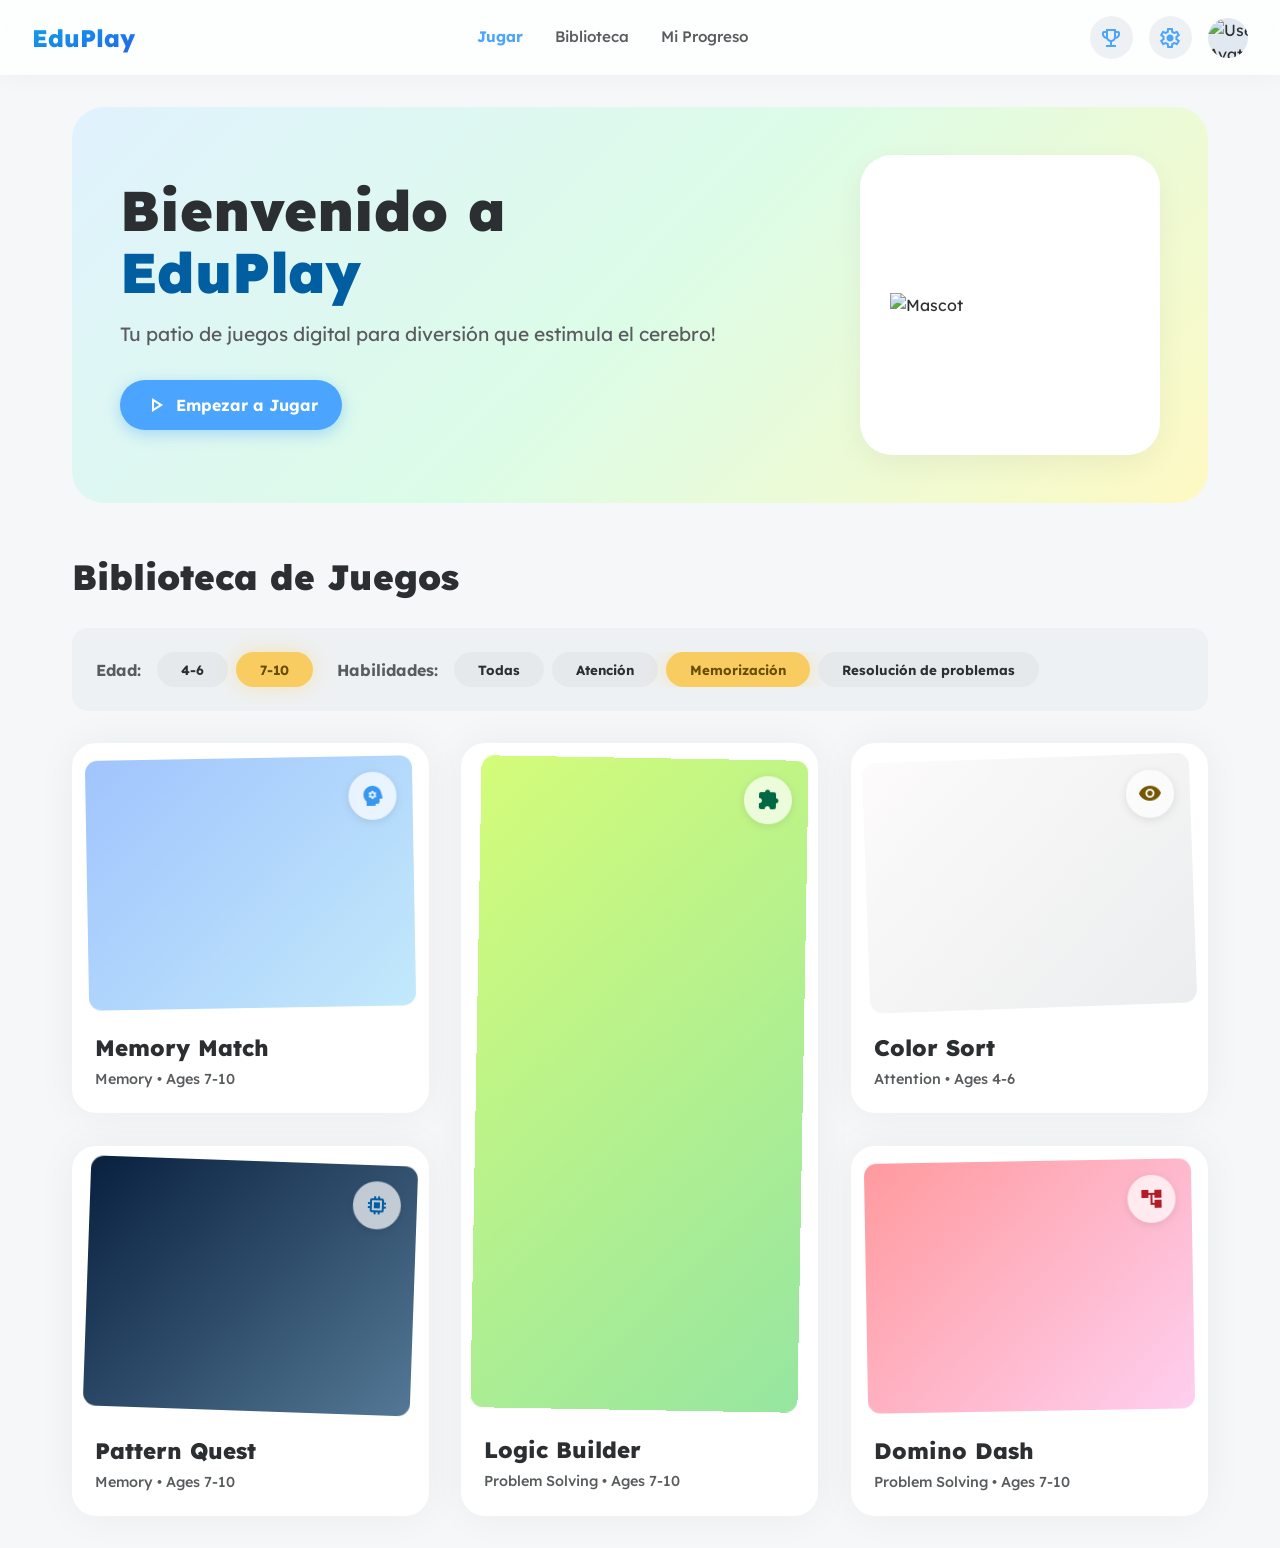
==== index.html @ e387fcf4 "git commit -m "Initial commit"" ====
<!doctype html>
<html lang="en">
  <head>
    <meta charset="UTF-8" />
    <meta name="viewport" content="width=device-width, initial-scale=1.0" />
    <title>EduPlay</title>

    <link rel="preconnect" href="https://fonts.googleapis.com" />
    <link rel="preconnect" href="https://fonts.gstatic.com" crossorigin />
    <link
      href="https://fonts.googleapis.com/css2?family=Lexend:wght@400;500;700;800;900&display=swap"
      rel="stylesheet"
    />

    <link
      href="https://fonts.googleapis.com/css2?family=Material+Symbols+Outlined:wght,FILL@100..700,0..1&display=swap"
      rel="stylesheet"
    />

    <link rel="stylesheet" href="style.css" />
  </head>
  <body>
    <header class="navbar">
      <div class="logo">EduPlay</div>
      <nav class="nav-links">
        <a href="#" class="active">Jugar</a>
        <a href="#">Biblioteca</a>
        <a href="#">Mi Progreso</a>
      </nav>
      <div class="nav-actions">
        <button class="icon-btn">
          <span class="material-symbols-outlined">emoji_events</span>
        </button>
        <button class="icon-btn">
          <span class="material-symbols-outlined">settings</span>
        </button>
        <div class="avatar">
          <img
            src="https://api.dicebear.com/7.x/bottts/svg?seed=MindMinds"
            alt="User Avatar"
          />
        </div>
      </div>
    </header>

    <main class="container">
      <section class="hero">
        <div class="hero-content">
          <h1>Bienvenido a <br /><span>EduPlay</span></h1>
          <p>
            Tu patio de juegos digital para diversión que estimula el cerebro!
          </p>
          <button class="btn btn-primary">
            <span class="material-symbols-outlined">play_arrow</span> Empezar a
            Jugar
          </button>
        </div>
        <div class="hero-image-card">
          <img
            src="https://api.dicebear.com/7.x/shapes/svg?seed=mascot"
            alt="Mascot"
            class="mascot"
          />
        </div>
      </section>

      <!-- <section class="daily-challenge">
        <div class="section-header">
          <h2>Daily Challenge</h2>
          <span class="badge timer-badge"
            ><span class="material-symbols-outlined">timer</span> 24h Left</span
          >
        </div>

        <div class="challenge-cards">
          <div class="card challenge-main-card">
            <div class="challenge-img-placeholder"></div>
            <div class="challenge-info">
              <span class="badge logic-badge">Logic Legends</span>
              <h3>The Grand Pattern Mystery</h3>
              <p>Solve the sequence to unlock the golden chest!</p>
              <button class="btn btn-success">Play Now</button>
            </div>
          </div>

          <div class="card reward-card">
            <div class="reward-icon">
              <span class="material-symbols-outlined">star</span>
            </div>
            <h3>Reward</h3>
            <p>Earn 500 Star Coins & a Mystery Badge</p>
          </div>
        </div>
      </section> -->

      <section class="game-library">
        <div class="library-header">
          <h2>Biblioteca de Juegos</h2>

          <div class="filters-container">
            <div class="filter-group">
              <span class="filter-label">Edad:</span>
              <button class="filter-btn age-filter">4-6</button>
              <button class="filter-btn age-filter active-gold">7-10</button>
            </div>

            <div class="filter-group scrollable-filters">
              <span class="filter-label">Habilidades:</span>
              <button class="filter-btn skill-filter">Todas</button>
              <button class="filter-btn skill-filter">Atención</button>
              <button class="filter-btn skill-filter active-gold">
                Memorización
              </button>
              <button class="filter-btn skill-filter">
                Resolución de problemas
              </button>
            </div>
          </div>
        </div>

        <div class="library-grid">
          <article class="library-card">
            <div class="card-img-container rotate-neg-1">
              <div class="img-placeholder bg-blue-grad"></div>
              <div class="icon-circle text-blue">
                <span class="material-symbols-outlined">psychology</span>
              </div>
            </div>
            <div class="card-info">
              <h3>Memory Match</h3>
              <p>Memory • Ages 7-10</p>
            </div>
          </article>

          <article class="library-card featured">
            <div class="card-img-container rotate-pos-1">
              <div class="img-placeholder bg-green-grad"></div>
              <div class="icon-circle text-green">
                <span class="material-symbols-outlined">extension</span>
              </div>
            </div>
            <div class="card-info">
              <h3>Logic Builder</h3>
              <p>Problem Solving • Ages 7-10</p>
            </div>
          </article>

          <article class="library-card">
            <div class="card-img-container rotate-neg-2">
              <div class="img-placeholder bg-yellow-grad"></div>
              <div class="icon-circle text-yellow">
                <span class="material-symbols-outlined">visibility</span>
              </div>
            </div>
            <div class="card-info">
              <h3>Color Sort</h3>
              <p>Attention • Ages 4-6</p>
            </div>
          </article>

          <article class="library-card">
            <div class="card-img-container rotate-pos-2">
              <div class="img-placeholder bg-darkblue-grad"></div>
              <div class="icon-circle text-darkblue">
                <span class="material-symbols-outlined">memory</span>
              </div>
            </div>
            <div class="card-info">
              <h3>Pattern Quest</h3>
              <p>Memory • Ages 7-10</p>
            </div>
          </article>

          <article class="library-card">
            <div class="card-img-container rotate-neg-1">
              <div class="img-placeholder bg-red-grad"></div>
              <div class="icon-circle text-red">
                <span class="material-symbols-outlined">account_tree</span>
              </div>
            </div>
            <div class="card-info">
              <h3>Domino Dash</h3>
              <p>Problem Solving • Ages 7-10</p>
            </div>
          </article>
        </div>
      </section>
    </main>

    <script src="script.js"></script>
  </body>
</html>
---- style.css ----
/* --- Variables y Reset --- */
:root {
    --bg-color: #f5f7f9;
    --surface-color: #ffffff;
    --surface-light: #eef1f3;
    --surface-border: #e5e9eb;
    
    --primary-blue: #005ea1;
    --primary-light: #4ba4fd;
    --text-main: #2c2f31;
    --text-muted: #595c5e;
    
    --accent-yellow: #f9cc61;
    --accent-yellow-dark: #674d00;
    --accent-green: #8cf8bc;
    --accent-green-dark: #006942;
    --accent-red: #b31b25;
    
    --hero-gradient: linear-gradient(135deg, #e0f2fe 0%, #dcfce7 50%, #fef9c3 100%);
}

* {
    margin: 0;
    padding: 0;
    box-sizing: border-box;
}

body {
    font-family: 'Lexend', sans-serif;
    background-color: var(--bg-color);
    color: var(--text-main);
    line-height: 1.5;
}

.container {
    max-width: 1200px;
    margin: 0 auto;
    padding: 2rem;
    display: flex;
    flex-direction: column;
    gap: 3rem;
}

/* --- Navbar --- */
.navbar {
    display: flex;
    justify-content: space-between;
    align-items: center;
    padding: 1rem 2rem;
    background-color: rgba(255, 255, 255, 0.8);
    backdrop-filter: blur(16px);
    box-shadow: 0 4px 20px rgba(0,0,0,0.03);
    position: sticky;
    top: 0;
    z-index: 100;
}

.logo {
    font-size: 1.5rem;
    font-weight: 800;
    background: linear-gradient(to bottom right, #0ea5e9, #2563eb);
    -webkit-background-clip: text;
    background-clip: text;
    color: transparent;
}

.nav-links {
    display: flex;
    gap: 2rem;
}

.nav-links a {
    text-decoration: none;
    color: var(--text-muted);
    font-weight: 500;
    font-size: 0.95rem;
    transition: color 0.3s;
}

.nav-links a.active, .nav-links a:hover {
    color: var(--primary-light);
    font-weight: 700;
}

.nav-actions {
    display: flex;
    align-items: center;
    gap: 1rem;
}

.icon-btn {
    background-color: var(--surface-light);
    border: none;
    color: var(--primary-light);
    cursor: pointer;
    display: flex;
    align-items: center;
    justify-content: center;
    padding: 0.6rem;
    border-radius: 50%;
    transition: transform 0.3s;
}

.icon-btn:hover {
    transform: scale(1.1);
}

.avatar {
    width: 40px;
    height: 40px;
    border-radius: 50%;
    overflow: hidden;
    background-color: #e2e8f0;
}

.avatar img {
    width: 100%;
    height: 100%;
    object-fit: cover;
}

/* --- Hero Section --- */
.hero {
    background: var(--hero-gradient);
    border-radius: 2rem;
    padding: 3rem;
    display: flex;
    justify-content: space-between;
    align-items: center;
    gap: 2rem;
}

.hero-content h1 {
    font-size: 3.5rem;
    font-weight: 900;
    line-height: 1.1;
    color: var(--text-main);
    margin-bottom: 1rem;
}

.hero-content h1 span {
    color: var(--primary-blue);
}

.hero-content p {
    font-size: 1.2rem;
    margin-bottom: 2rem;
    color: var(--text-muted);
}

.hero-image-card {
    background: var(--surface-color);
    border-radius: 2rem;
    width: 300px;
    height: 300px;
    display: flex;
    justify-content: center;
    align-items: center;
    box-shadow: 0 10px 30px rgba(0,0,0,0.05);
}

.mascot {
    width: 80%;
    height: auto;
}

/* --- Buttons --- */
.btn {
    padding: 0.8rem 1.5rem;
    border: none;
    border-radius: 2rem;
    font-family: 'Lexend', sans-serif;
    font-weight: 700;
    font-size: 1rem;
    cursor: pointer;
    display: inline-flex;
    align-items: center;
    gap: 0.5rem;
    transition: transform 0.2s, box-shadow 0.2s;
}

.btn:active {
    transform: scale(0.95);
}

.btn-primary {
    background-color: var(--primary-light);
    color: white;
    box-shadow: 0 4px 15px rgba(75, 164, 253, 0.4);
}

.btn-success {
    background-color: var(--accent-green);
    color: var(--accent-green-dark);
}

/* --- Daily Challenge --- */
.daily-challenge {
    background-color: var(--surface-light);
    padding: 2rem;
    border-radius: 2rem;
}

.section-header {
    display: flex;
    justify-content: space-between;
    align-items: center;
    margin-bottom: 1.5rem;
}

.section-header h2, .library-header h2 {
    font-size: 2.2rem;
    font-weight: 900;
    color: var(--text-main);
}

.badge {
    padding: 0.4rem 0.8rem;
    border-radius: 1rem;
    font-size: 0.8rem;
    font-weight: 700;
    display: inline-flex;
    align-items: center;
    gap: 0.3rem;
}

.timer-badge {
    background-color: var(--accent-green-dark);
    color: white;
}

.logic-badge {
    background-color: var(--accent-yellow);
    color: var(--accent-yellow-dark);
    margin-bottom: 0.5rem;
}

.challenge-cards {
    display: flex;
    gap: 1.5rem;
}

.card {
    background-color: var(--surface-color);
    border-radius: 1.5rem;
    padding: 1.5rem;
    box-shadow: 0 4px 15px rgba(0,0,0,0.02);
}

.challenge-main-card {
    flex: 2;
    display: flex;
    gap: 1.5rem;
    align-items: center;
}

.challenge-img-placeholder {
    width: 250px;
    height: 150px;
    background-color: #333;
    border-radius: 1rem;
    background-image: repeating-linear-gradient(45deg, #222 25%, transparent 25%, transparent 75%, #222 75%, #222), repeating-linear-gradient(45deg, #222 25%, #333 25%, #333 75%, #222 75%, #222);
    background-position: 0 0, 10px 10px;
    background-size: 20px 20px;
}

.challenge-info h3 {
    font-size: 1.4rem;
    font-weight: 800;
    margin-bottom: 0.5rem;
}

.challenge-info p {
    color: var(--text-muted);
    font-size: 0.9rem;
    margin-bottom: 1rem;
}

.reward-card {
    flex: 1;
    display: flex;
    flex-direction: column;
    align-items: center;
    justify-content: center;
    text-align: center;
}

.reward-icon {
    width: 60px;
    height: 60px;
    background-color: var(--accent-yellow);
    border-radius: 50%;
    display: flex;
    justify-content: center;
    align-items: center;
    margin-bottom: 1rem;
}

.reward-icon span {
    color: var(--accent-yellow-dark);
    font-size: 2rem;
}

/* --- Game Library (Nuevo) --- */
.game-library {
    display: flex;
    flex-direction: column;
    gap: 2rem;
}

.library-header {
    display: flex;
    flex-direction: column;
    gap: 1.5rem;
}

.filters-container {
    display: flex;
    flex-wrap: wrap;
    gap: 1.5rem;
    align-items: center;
    background-color: var(--surface-light);
    padding: 1.5rem;
    border-radius: 1rem;
}

.filter-group {
    display: flex;
    align-items: center;
    gap: 0.5rem;
}

.scrollable-filters {
    flex: 1;
    overflow-x: auto;
    scrollbar-width: none; /* Firefox */
}
.scrollable-filters::-webkit-scrollbar {
    display: none; /* Chrome/Safari */
}

.filter-label {
    font-weight: 700;
    color: var(--text-muted);
    margin-right: 0.5rem;
    white-space: nowrap;
}

.filter-btn {
    padding: 0.6rem 1.5rem;
    border-radius: 2rem;
    border: none;
    background-color: var(--surface-border);
    color: var(--text-main);
    font-family: inherit;
    font-weight: 700;
    cursor: pointer;
    white-space: nowrap;
    transition: all 0.3s;
}

.filter-btn:hover {
    background-color: #dfe3e6;
}

.filter-btn.active-gold {
    background-color: var(--accent-yellow);
    color: var(--accent-yellow-dark);
    box-shadow: 0 0 20px rgba(249,204,97,0.4);
}

/* Library Bento Grid */
.library-grid {
    display: grid;
    grid-template-columns: 1fr;
    gap: 2rem;
}

@media (min-width: 768px) {
    .library-grid {
        grid-template-columns: repeat(2, 1fr);
    }
    .library-card.featured {
        grid-column: span 2;
    }
}

@media (min-width: 1024px) {
    .library-grid {
        grid-template-columns: repeat(3, 1fr);
    }
    .library-card.featured {
        grid-column: span 1;
        grid-row: span 2;
    }
}

/* Cards */
.library-card {
    
background-color: var(--surface-color);
  border: 15px solid var(--surface-color);
  border-radius: 1.5rem;
  box-shadow: 0 0 40px rgba(44,47,49,0.05);
  cursor: pointer;

  display: flex;
  flex-direction: column;

  transition:
    transform 0.55s cubic-bezier(.34,1.56,.64,1),
    box-shadow 0.55s ease;
  will-change: transform;

}

.library-card:hover {
    transform: translateY(-14px) scale(1.03);
    box-shadow: 0 30px 60px rgba(0,0,0,0.12);

}

.card-img-container {
    position: relative;
    border-radius: 0.8rem;
    overflow: hidden;
    height: 250px;

    transition: transform 0.7s cubic-bezier(.22,1,.36,1);
    will-change: transform;

}

/* Efectos de rotación al hacer hover */
.rotate-neg-1 { transform: rotate(-1deg); }
.rotate-pos-1 { transform: rotate(1deg); }
.rotate-neg-2 { transform: rotate(-2deg); }
.rotate-pos-2 { transform: rotate(2deg); }

.library-card:hover .card-img-container {
    transform: rotate(0deg) scale(1.08);
}

.library-card.featured .card-img-container {
    height: 250px;
}
@media (min-width: 1024px) {
    .library-card.featured .card-img-container {
        height: calc(100% - 80px); /* Ajuste para el row-span-2 */
    }
}

/* Imágenes Placeholder */
.img-placeholder {
    width: 100%;
    height: 100%;
}
.bg-blue-grad { background: linear-gradient(135deg, #a1c4fd 0%, #c2e9fb 100%); }
.bg-green-grad { background: linear-gradient(135deg, #d4fc79 0%, #96e6a1 100%); }
.bg-yellow-grad { background: linear-gradient(135deg, #fdfbfb 0%, #ebedee 100%); }
.bg-darkblue-grad { background: linear-gradient(135deg, #09203f 0%, #537895 100%); }
.bg-red-grad { background: linear-gradient(135deg, #ff9a9e 0%, #fecfef 99%, #fecfef 100%); }

/* Íconos Flotantes */
.icon-circle {
    position: absolute;
    top: 1rem;
    right: 1rem;
    width: 48px;
    height: 48px;
    background-color: rgba(255, 255, 255, 0.7);
    backdrop-filter: blur(8px);
    border-radius: 50%;
    display: flex;
    align-items: center;
    justify-content: center;
    box-shadow: 0 2px 10px rgba(0,0,0,0.1);
    transition: transform 0.5s cubic-bezier(.34,1.56,.64,1);
}


.library-card:hover .icon-circle {
    transform: scale(1.15) rotate(6deg);
}


.icon-circle span {
    font-size: 1.5rem;
    font-variation-settings: 'FILL' 1;
}

/* Colores de íconos */
.text-blue { color: #3997ef; }
.text-green { color: #006942; }
.text-yellow { color: #745700; }
.text-darkblue { color: #005ea1; }
.text-red { color: #b31b25; }

.card-info {
    padding: 1.5rem 0.5rem 0.5rem;
}

.card-info h3 {
    font-size: 1.4rem;
    font-weight: 800;
    margin-bottom: 0.2rem;
}

.card-info p {
    color: var(--text-muted);
    font-weight: 500;
    font-size: 0.9rem;
}

/* Responsive */
@media (max-width: 900px) {
    .hero {
        flex-direction: column;
        text-align: center;
    }
    
    .challenge-cards {
        flex-direction: column;
    }
    
    .challenge-main-card {
        flex-direction: column;
        text-align: center;
    }
    
    .challenge-img-placeholder {
        width: 100%;
    }
    
    .nav-links {
        display: none;
    }
}
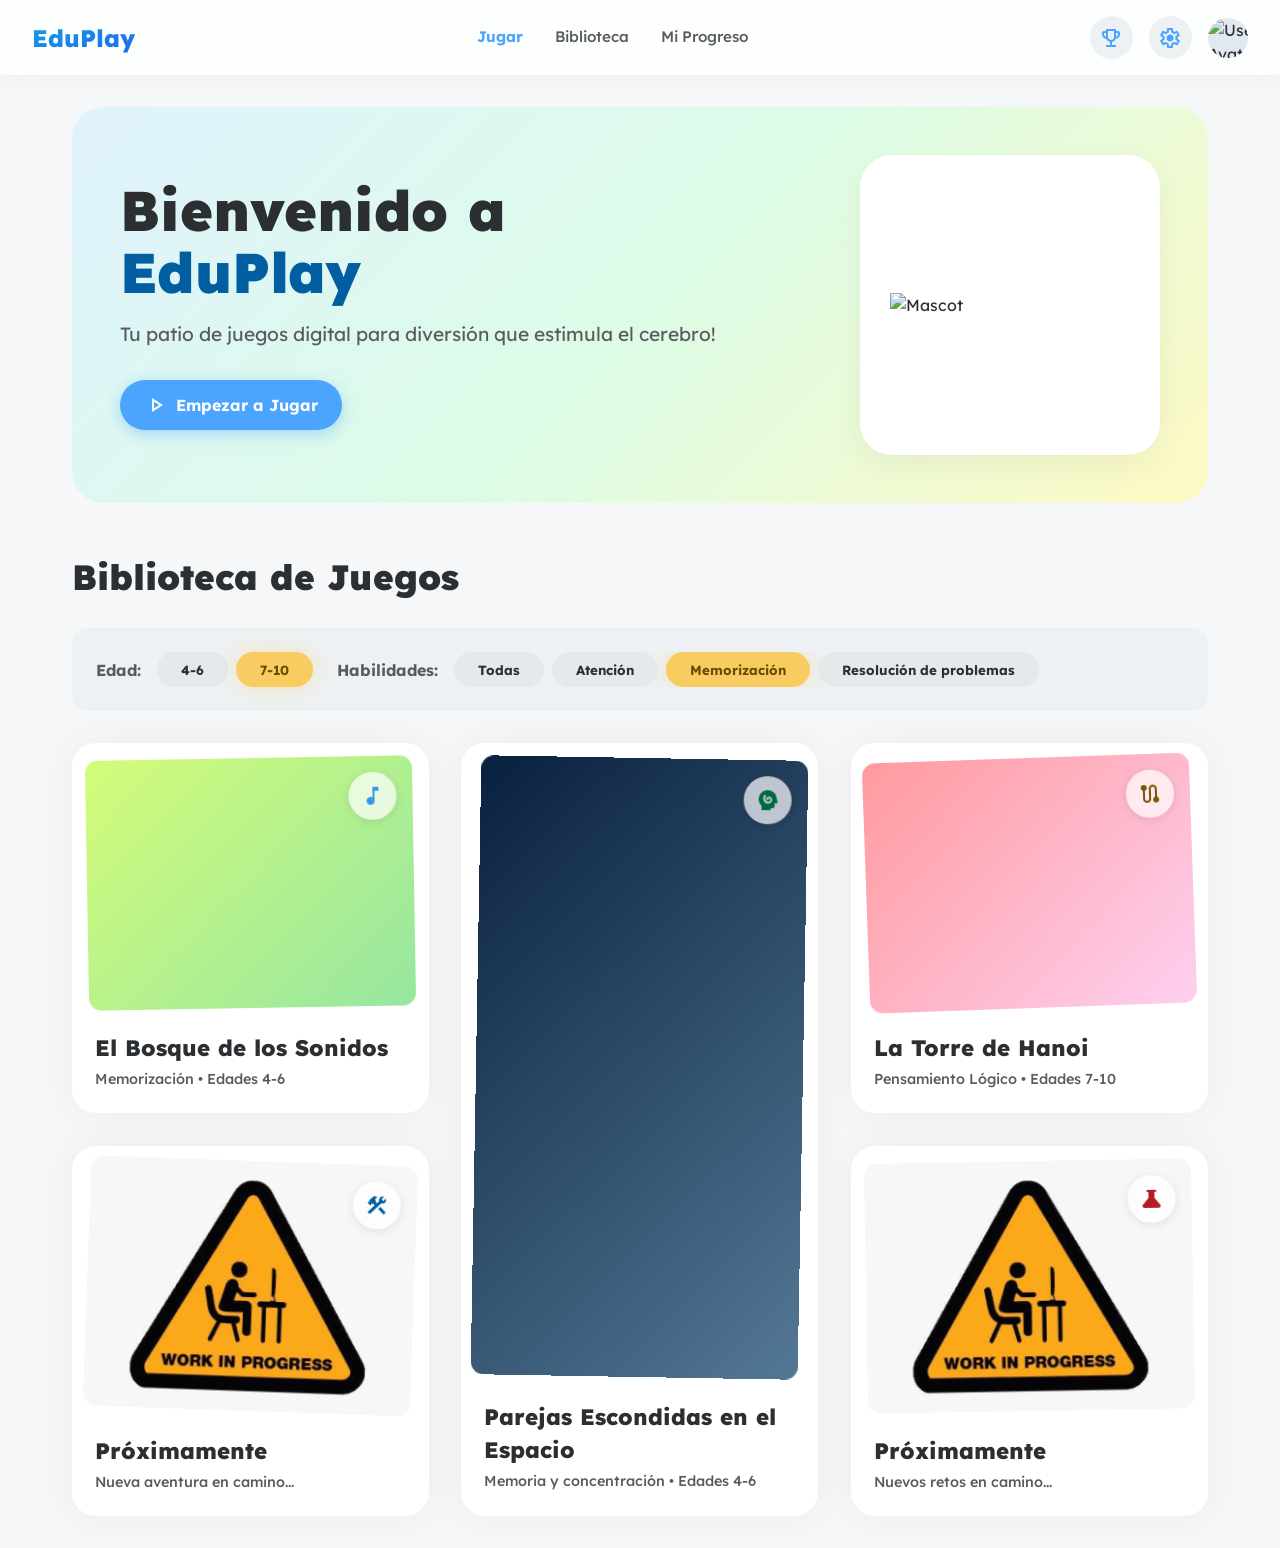
==== commit a2bf5fe6: "mejora de ui y ux del juego de simon dice" ====
--- a/index.html
+++ b/index.html
@@ -119,70 +119,100 @@
         </div>
 
         <div class="library-grid">
-          <article class="library-card">
+          <a
+            href="forest/index.html"
+            class="library-card"
+            style="text-decoration: none; color: inherit"
+          >
             <div class="card-img-container rotate-neg-1">
-              <div class="img-placeholder bg-blue-grad"></div>
+              <div class="img-placeholder bg-green-grad"></div>
               <div class="icon-circle text-blue">
-                <span class="material-symbols-outlined">psychology</span>
-              </div>
-            </div>
-            <div class="card-info">
-              <h3>Memory Match</h3>
-              <p>Memory • Ages 7-10</p>
-            </div>
-          </article>
-
-          <article class="library-card featured">
+                <span class="material-symbols-outlined">music_note</span>
+              </div>
+            </div>
+            <div class="card-info">
+              <h3>El Bosque de los Sonidos</h3>
+              <p>Memorización • Edades 4-6</p>
+            </div>
+          </a>
+
+          <a
+            href="#"
+            class="library-card featured"
+            style="text-decoration: none; color: inherit"
+          >
             <div class="card-img-container rotate-pos-1">
-              <div class="img-placeholder bg-green-grad"></div>
+              <div class="img-placeholder bg-darkblue-grad"></div>
               <div class="icon-circle text-green">
-                <span class="material-symbols-outlined">extension</span>
-              </div>
-            </div>
-            <div class="card-info">
-              <h3>Logic Builder</h3>
-              <p>Problem Solving • Ages 7-10</p>
-            </div>
-          </article>
-
-          <article class="library-card">
+                <span class="material-symbols-outlined">cognition</span>
+              </div>
+            </div>
+            <div class="card-info">
+              <h3>Parejas Escondidas en el Espacio</h3>
+              <p>Memoria y concentración • Edades 4-6</p>
+            </div>
+          </a>
+
+          <a
+            href="#"
+            class="library-card"
+            style="text-decoration: none; color: inherit"
+          >
             <div class="card-img-container rotate-neg-2">
-              <div class="img-placeholder bg-yellow-grad"></div>
+              <div class="img-placeholder bg-red-grad"></div>
               <div class="icon-circle text-yellow">
-                <span class="material-symbols-outlined">visibility</span>
-              </div>
-            </div>
-            <div class="card-info">
-              <h3>Color Sort</h3>
-              <p>Attention • Ages 4-6</p>
-            </div>
-          </article>
-
-          <article class="library-card">
+                <span class="material-symbols-outlined">route</span>
+              </div>
+            </div>
+            <div class="card-info">
+              <h3>La Torre de Hanoi</h3>
+              <p>Pensamiento Lógico • Edades 7-10</p>
+            </div>
+          </a>
+
+          <a
+            href="#"
+            class="library-card"
+            style="text-decoration: none; color: inherit"
+          >
             <div class="card-img-container rotate-pos-2">
-              <div class="img-placeholder bg-darkblue-grad"></div>
+              <img
+                src="resources/default.jpg"
+                alt="En desarrollo"
+                class="img-placeholder"
+                style="object-fit: cover; width: 100%; height: 100%"
+              />
               <div class="icon-circle text-darkblue">
-                <span class="material-symbols-outlined">memory</span>
-              </div>
-            </div>
-            <div class="card-info">
-              <h3>Pattern Quest</h3>
-              <p>Memory • Ages 7-10</p>
-            </div>
-          </article>
-
-          <article class="library-card">
+                <span class="material-symbols-outlined">construction</span>
+              </div>
+            </div>
+            <div class="card-info">
+              <h3>Próximamente</h3>
+              <p>Nueva aventura en camino...</p>
+            </div>
+          </a>
+
+          <a
+            href="#"
+            class="library-card"
+            style="text-decoration: none; color: inherit"
+          >
             <div class="card-img-container rotate-neg-1">
-              <div class="img-placeholder bg-red-grad"></div>
+              <img
+                src="resources/default.jpg"
+                alt="En desarrollo"
+                class="img-placeholder"
+                style="object-fit: cover; width: 100%; height: 100%"
+              />
               <div class="icon-circle text-red">
-                <span class="material-symbols-outlined">account_tree</span>
-              </div>
-            </div>
-            <div class="card-info">
-              <h3>Domino Dash</h3>
-              <p>Problem Solving • Ages 7-10</p>
-            </div>
-          </article>
+                <span class="material-symbols-outlined">science</span>
+              </div>
+            </div>
+            <div class="card-info">
+              <h3>Próximamente</h3>
+              <p>Nuevos retos en camino...</p>
+            </div>
+          </a>
         </div>
       </section>
     </main>
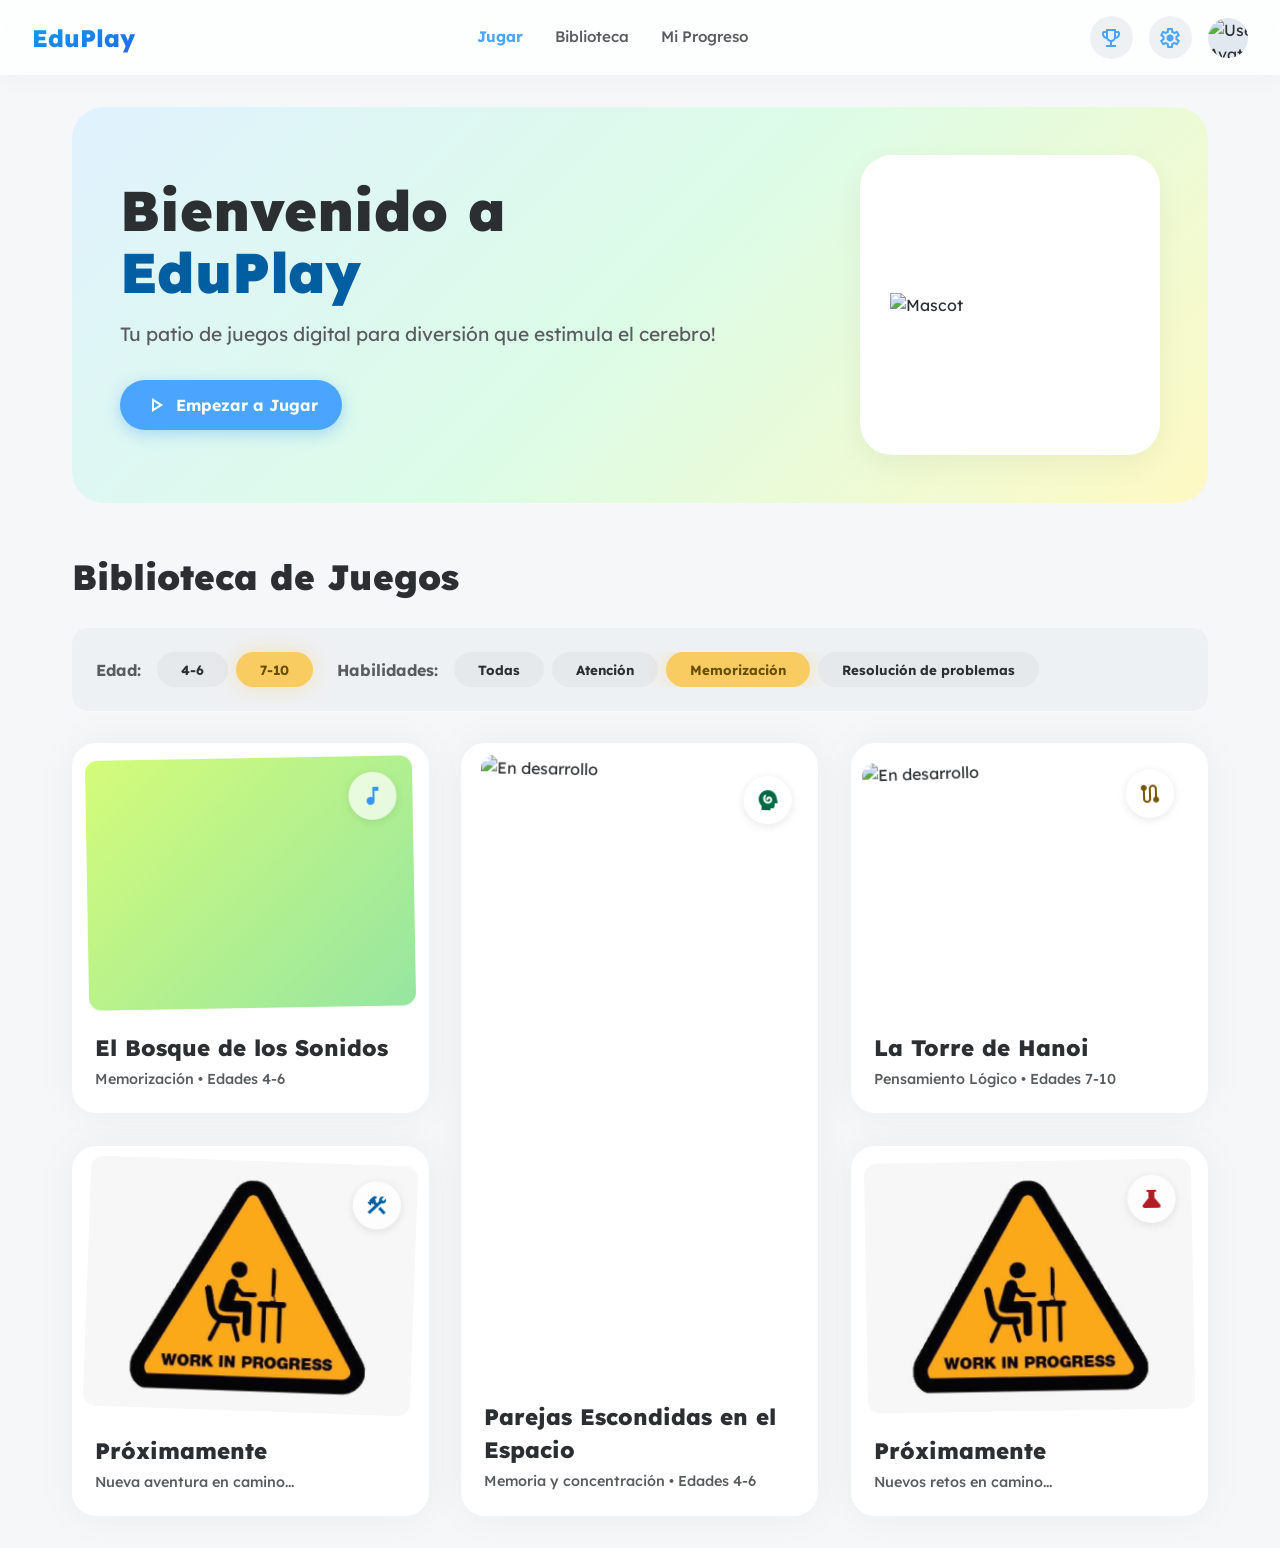
==== commit c95392e5: "modificado ui de home" ====
--- a/index.html
+++ b/index.html
@@ -142,7 +142,12 @@
             style="text-decoration: none; color: inherit"
           >
             <div class="card-img-container rotate-pos-1">
-              <div class="img-placeholder bg-darkblue-grad"></div>
+              <img
+                src="resources/planet.png"
+                alt="En desarrollo"
+                class="img-placeholder"
+                style="object-fit: cover; width: 100%; height: 100%"
+              />
               <div class="icon-circle text-green">
                 <span class="material-symbols-outlined">cognition</span>
               </div>
@@ -159,7 +164,12 @@
             style="text-decoration: none; color: inherit"
           >
             <div class="card-img-container rotate-neg-2">
-              <div class="img-placeholder bg-red-grad"></div>
+              <img
+                src="resources/planet.png"
+                alt="En desarrollo"
+                class="img-placeholder"
+                style="object-fit: cover; width: 100%; height: 100%"
+              />
               <div class="icon-circle text-yellow">
                 <span class="material-symbols-outlined">route</span>
               </div>
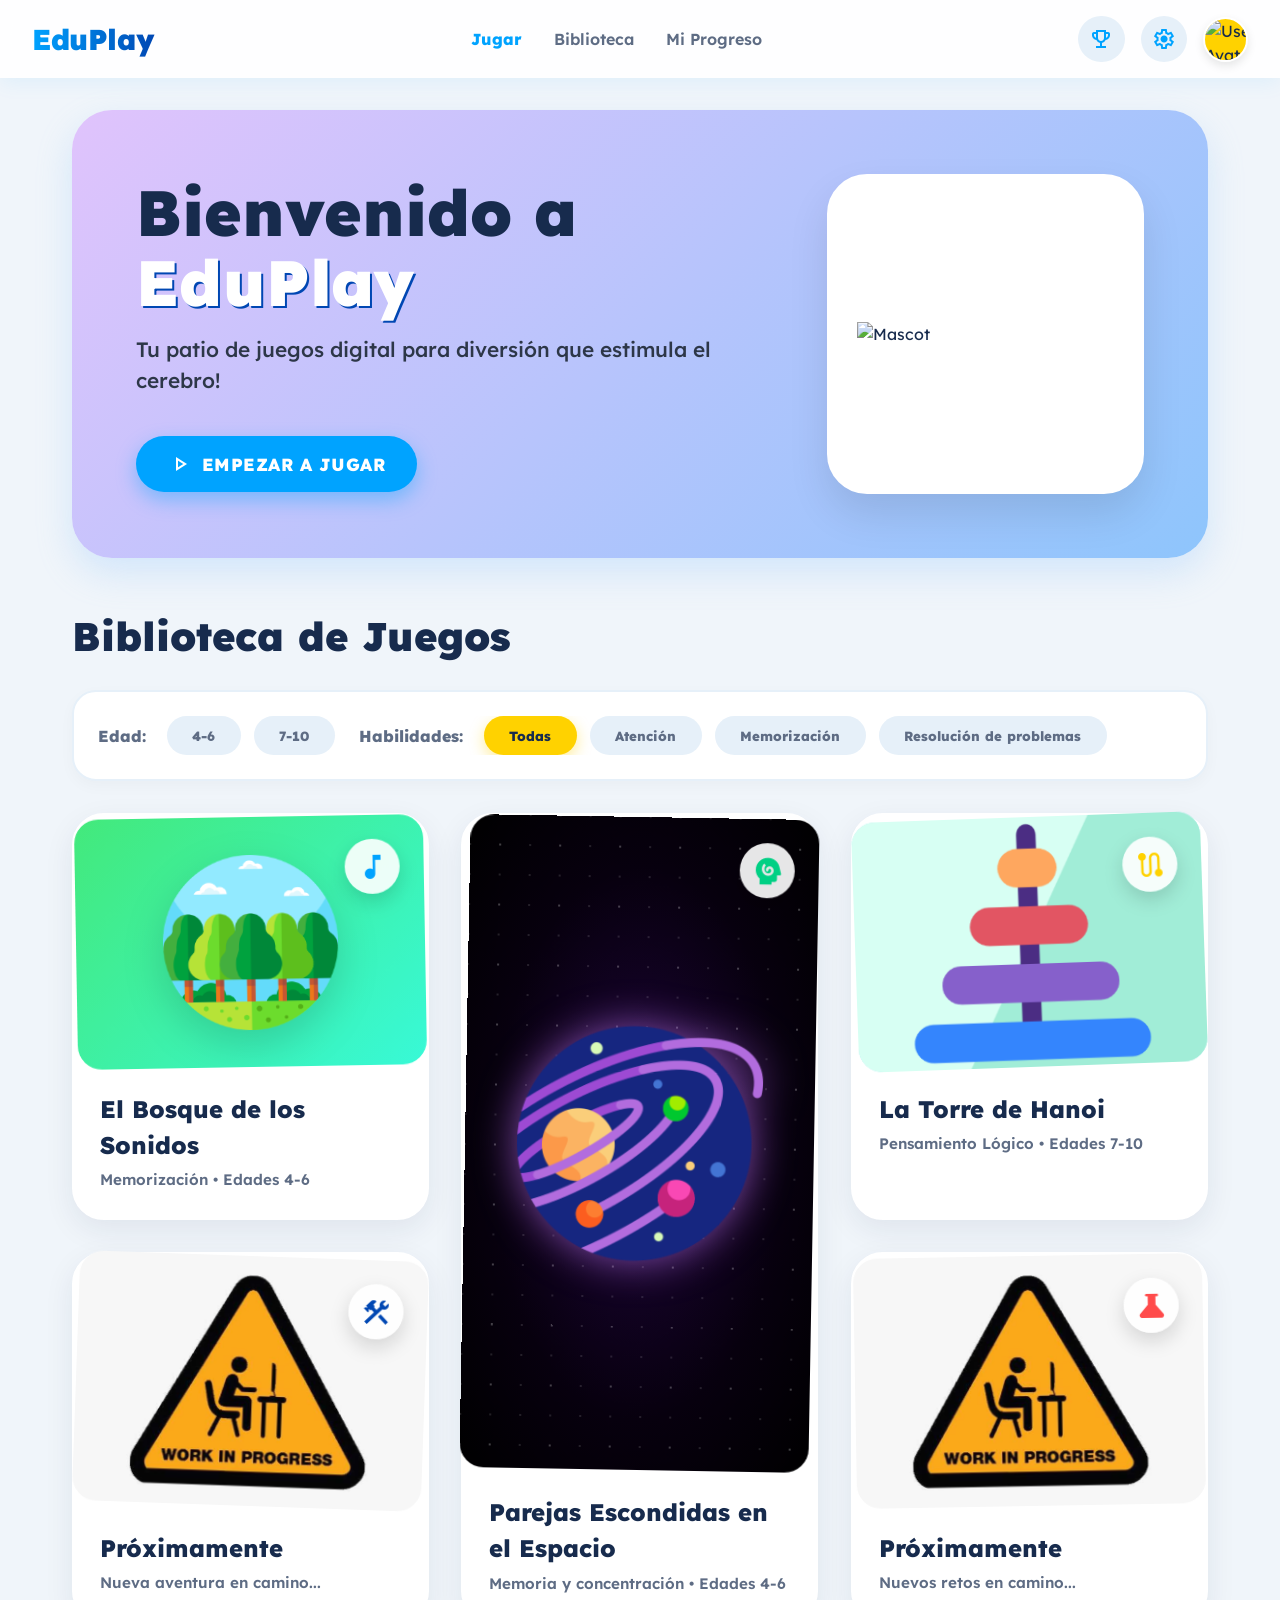
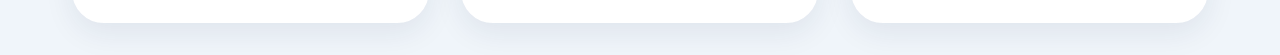
==== commit e5ee8f0e: "Implementados grandes mejoras en la ui del home y del minijuego del bosque de los sonidos Implementa" ====
--- a/index.html
+++ b/index.html
@@ -1,5 +1,5 @@
 <!doctype html>
-<html lang="en">
+<html lang="es">
   <head>
     <meta charset="UTF-8" />
     <meta name="viewport" content="width=device-width, initial-scale=1.0" />
@@ -64,35 +64,6 @@
         </div>
       </section>
 
-      <!-- <section class="daily-challenge">
-        <div class="section-header">
-          <h2>Daily Challenge</h2>
-          <span class="badge timer-badge"
-            ><span class="material-symbols-outlined">timer</span> 24h Left</span
-          >
-        </div>
-
-        <div class="challenge-cards">
-          <div class="card challenge-main-card">
-            <div class="challenge-img-placeholder"></div>
-            <div class="challenge-info">
-              <span class="badge logic-badge">Logic Legends</span>
-              <h3>The Grand Pattern Mystery</h3>
-              <p>Solve the sequence to unlock the golden chest!</p>
-              <button class="btn btn-success">Play Now</button>
-            </div>
-          </div>
-
-          <div class="card reward-card">
-            <div class="reward-icon">
-              <span class="material-symbols-outlined">star</span>
-            </div>
-            <h3>Reward</h3>
-            <p>Earn 500 Star Coins & a Mystery Badge</p>
-          </div>
-        </div>
-      </section> -->
-
       <section class="game-library">
         <div class="library-header">
           <h2>Biblioteca de Juegos</h2>
@@ -100,18 +71,27 @@
           <div class="filters-container">
             <div class="filter-group">
               <span class="filter-label">Edad:</span>
-              <button class="filter-btn age-filter">4-6</button>
-              <button class="filter-btn age-filter active-gold">7-10</button>
+              <button class="filter-btn age-filter" data-age="4-6">4-6</button>
+              <button class="filter-btn age-filter" data-age="7-10">
+                7-10
+              </button>
             </div>
 
             <div class="filter-group scrollable-filters">
               <span class="filter-label">Habilidades:</span>
-              <button class="filter-btn skill-filter">Todas</button>
-              <button class="filter-btn skill-filter">Atención</button>
-              <button class="filter-btn skill-filter active-gold">
+              <button
+                class="filter-btn skill-filter active-gold"
+                data-skill="todas"
+              >
+                Todas
+              </button>
+              <button class="filter-btn skill-filter" data-skill="atencion">
+                Atención
+              </button>
+              <button class="filter-btn skill-filter" data-skill="memorizacion">
                 Memorización
               </button>
-              <button class="filter-btn skill-filter">
+              <button class="filter-btn skill-filter" data-skill="resolucion">
                 Resolución de problemas
               </button>
             </div>
@@ -120,12 +100,18 @@
 
         <div class="library-grid">
           <a
-            href="forest/index.html"
-            class="library-card"
-            style="text-decoration: none; color: inherit"
-          >
-            <div class="card-img-container rotate-neg-1">
-              <div class="img-placeholder bg-green-grad"></div>
+            href="game-info.html?id=bosque"
+            class="library-card"
+            data-age="4-6"
+            data-skill="memorizacion"
+            style="text-decoration: none; color: inherit"
+          >
+            <div class="card-img-container theme-forest rotate-neg-1">
+              <img
+                src="resources/forest.png"
+                alt="El Bosque de los Sonidos"
+                class="game-img"
+              />
               <div class="icon-circle text-blue">
                 <span class="material-symbols-outlined">music_note</span>
               </div>
@@ -137,16 +123,17 @@
           </a>
 
           <a
-            href="#"
+            href="game-info.html?id=espacio"
             class="library-card featured"
-            style="text-decoration: none; color: inherit"
-          >
-            <div class="card-img-container rotate-pos-1">
-              <img
-                src="resources/planet.png"
-                alt="En desarrollo"
-                class="img-placeholder"
-                style="object-fit: cover; width: 100%; height: 100%"
+            data-age="4-6"
+            data-skill="atencion"
+            style="text-decoration: none; color: inherit"
+          >
+            <div class="card-img-container theme-space rotate-pos-1">
+              <img
+                src="resources/planets/galaxy_game.png"
+                alt="Parejas en el Espacio"
+                class="game-img"
               />
               <div class="icon-circle text-green">
                 <span class="material-symbols-outlined">cognition</span>
@@ -159,16 +146,17 @@
           </a>
 
           <a
-            href="#"
-            class="library-card"
-            style="text-decoration: none; color: inherit"
-          >
-            <div class="card-img-container rotate-neg-2">
-              <img
-                src="resources/planet.png"
-                alt="En desarrollo"
-                class="img-placeholder"
-                style="object-fit: cover; width: 100%; height: 100%"
+            href="game-info.html?id=hanoi"
+            class="library-card"
+            data-age="7-10"
+            data-skill="resolucion"
+            style="text-decoration: none; color: inherit"
+          >
+            <div class="card-img-container theme-hanoi rotate-neg-2">
+              <img
+                src="resources/hanoi.png"
+                alt="La Torre de Hanoi"
+                class="game-img-cover"
               />
               <div class="icon-circle text-yellow">
                 <span class="material-symbols-outlined">route</span>
@@ -183,6 +171,8 @@
           <a
             href="#"
             class="library-card"
+            data-age="all"
+            data-skill="all"
             style="text-decoration: none; color: inherit"
           >
             <div class="card-img-container rotate-pos-2">
@@ -205,6 +195,8 @@
           <a
             href="#"
             class="library-card"
+            data-age="all"
+            data-skill="all"
             style="text-decoration: none; color: inherit"
           >
             <div class="card-img-container rotate-neg-1">
--- a/style.css
+++ b/style.css
@@ -1,22 +1,28 @@
-/* --- Variables y Reset --- */
+/* --- Variables y Reset (PALETA VÍVIDA Y DIVERTIDA) --- */
 :root {
-    --bg-color: #f5f7f9;
+    /* Fondos más amigables, no tan grises */
+    --bg-color: #F0F5FA; 
     --surface-color: #ffffff;
-    --surface-light: #eef1f3;
-    --surface-border: #e5e9eb;
+    --surface-light: #E6F0F9;
+    --surface-border: #CBE0F4;
     
-    --primary-blue: #005ea1;
-    --primary-light: #4ba4fd;
-    --text-main: #2c2f31;
-    --text-muted: #595c5e;
+    /* Azules más eléctricos y vibrantes */
+    --primary-blue: #0047B3; 
+    --primary-light: #00A3FF; 
     
-    --accent-yellow: #f9cc61;
-    --accent-yellow-dark: #674d00;
-    --accent-green: #8cf8bc;
-    --accent-green-dark: #006942;
-    --accent-red: #b31b25;
+    /* Textos oscuros pero azulados para no usar el negro puro (cansa la vista) */
+    --text-main: #172B4D; 
+    --text-muted: #5E6C84;
     
-    --hero-gradient: linear-gradient(135deg, #e0f2fe 0%, #dcfce7 50%, #fef9c3 100%);
+    /* Colores de acento saturados (Estilo juego) */
+    --accent-yellow: #FFD200; 
+    --accent-yellow-dark: #D48806;
+    --accent-green: #00D084; 
+    --accent-green-dark: #008A57;
+    --accent-red: #FF4B4B; 
+    
+    /* Gradiente del Hero: De morado chicle a celeste brillante */
+    --hero-gradient: linear-gradient(135deg, #E0C3FC 0%, #8EC5FC 100%);
 }
 
 * {
@@ -47,21 +53,22 @@
     justify-content: space-between;
     align-items: center;
     padding: 1rem 2rem;
-    background-color: rgba(255, 255, 255, 0.8);
+    background-color: rgba(255, 255, 255, 0.9);
     backdrop-filter: blur(16px);
-    box-shadow: 0 4px 20px rgba(0,0,0,0.03);
+    box-shadow: 0 4px 20px rgba(0, 163, 255, 0.08); /* Sombra con tono azulado */
     position: sticky;
     top: 0;
     z-index: 100;
 }
 
 .logo {
-    font-size: 1.5rem;
-    font-weight: 800;
-    background: linear-gradient(to bottom right, #0ea5e9, #2563eb);
+    font-size: 1.8rem;
+    font-weight: 900;
+    background: linear-gradient(to right, #00A3FF, #0047B3);
     -webkit-background-clip: text;
     background-clip: text;
     color: transparent;
+    letter-spacing: -0.5px;
 }
 
 .nav-links {
@@ -72,14 +79,14 @@
 .nav-links a {
     text-decoration: none;
     color: var(--text-muted);
-    font-weight: 500;
-    font-size: 0.95rem;
+    font-weight: 600;
+    font-size: 1rem;
     transition: color 0.3s;
 }
 
 .nav-links a.active, .nav-links a:hover {
     color: var(--primary-light);
-    font-weight: 700;
+    font-weight: 800;
 }
 
 .nav-actions {
@@ -96,21 +103,25 @@
     display: flex;
     align-items: center;
     justify-content: center;
-    padding: 0.6rem;
+    padding: 0.7rem;
     border-radius: 50%;
     transition: transform 0.3s;
 }
 
 .icon-btn:hover {
-    transform: scale(1.1);
+    transform: scale(1.15);
+    background-color: var(--primary-light);
+    color: white;
 }
 
 .avatar {
-    width: 40px;
-    height: 40px;
+    width: 45px;
+    height: 45px;
     border-radius: 50%;
     overflow: hidden;
-    background-color: #e2e8f0;
+    background-color: var(--accent-yellow);
+    border: 2px solid white;
+    box-shadow: 0 4px 10px rgba(0,0,0,0.1);
 }
 
 .avatar img {
@@ -122,16 +133,17 @@
 /* --- Hero Section --- */
 .hero {
     background: var(--hero-gradient);
-    border-radius: 2rem;
-    padding: 3rem;
+    border-radius: 2.5rem;
+    padding: 4rem;
     display: flex;
     justify-content: space-between;
     align-items: center;
     gap: 2rem;
+    box-shadow: 0 15px 35px rgba(142, 197, 252, 0.3);
 }
 
 .hero-content h1 {
-    font-size: 3.5rem;
+    font-size: 4rem;
     font-weight: 900;
     line-height: 1.1;
     color: var(--text-main);
@@ -139,234 +151,139 @@
 }
 
 .hero-content h1 span {
-    color: var(--primary-blue);
+    color: #ffffff;
+    text-shadow: 2px 2px 0px var(--primary-blue); /* Toque lúdico */
 }
 
 .hero-content p {
-    font-size: 1.2rem;
-    margin-bottom: 2rem;
-    color: var(--text-muted);
+    font-size: 1.3rem;
+    font-weight: 500;
+    margin-bottom: 2.5rem;
+    color: #2D3748;
 }
 
 .hero-image-card {
     background: var(--surface-color);
-    border-radius: 2rem;
-    width: 300px;
-    height: 300px;
+    border-radius: 2.5rem;
+    width: 320px;
+    height: 320px;
     display: flex;
     justify-content: center;
     align-items: center;
-    box-shadow: 0 10px 30px rgba(0,0,0,0.05);
+    box-shadow: 0 20px 40px rgba(0,0,0,0.1);
+    border: 8px solid white;
 }
 
 .mascot {
-    width: 80%;
+    width: 85%;
     height: auto;
 }
 
 /* --- Buttons --- */
 .btn {
-    padding: 0.8rem 1.5rem;
+    padding: 1rem 2rem;
     border: none;
     border-radius: 2rem;
     font-family: 'Lexend', sans-serif;
-    font-weight: 700;
-    font-size: 1rem;
+    font-weight: 800;
+    font-size: 1.1rem;
     cursor: pointer;
     display: inline-flex;
     align-items: center;
-    gap: 0.5rem;
-    transition: transform 0.2s, box-shadow 0.2s;
-}
-
-.btn:active {
-    transform: scale(0.95);
+    gap: 0.6rem;
+    text-transform: uppercase;
+    letter-spacing: 0.5px;
+    /* La animación de Fabio sigue intacta en JS/CSS transitions */
+    transition: transform 0.2s, box-shadow 0.2s, background-color 0.2s;
 }
 
 .btn-primary {
     background-color: var(--primary-light);
     color: white;
-    box-shadow: 0 4px 15px rgba(75, 164, 253, 0.4);
+    box-shadow: 0 8px 20px rgba(0, 163, 255, 0.4);
 }
 
 .btn-success {
     background-color: var(--accent-green);
-    color: var(--accent-green-dark);
-}
-
-/* --- Daily Challenge --- */
-.daily-challenge {
-    background-color: var(--surface-light);
-    padding: 2rem;
-    border-radius: 2rem;
-}
-
-.section-header {
-    display: flex;
-    justify-content: space-between;
-    align-items: center;
-    margin-bottom: 1.5rem;
-}
-
-.section-header h2, .library-header h2 {
-    font-size: 2.2rem;
+    color: white;
+    box-shadow: 0 8px 20px rgba(0, 208, 132, 0.4);
+}
+
+/* --- Game Library --- */
+.game-library {
+    display: flex;
+    flex-direction: column;
+    gap: 2rem;
+}
+
+.library-header {
+    display: flex;
+    flex-direction: column;
+    gap: 1.5rem;
+}
+
+.library-header h2 {
+    font-size: 2.5rem;
     font-weight: 900;
     color: var(--text-main);
 }
 
-.badge {
-    padding: 0.4rem 0.8rem;
-    border-radius: 1rem;
-    font-size: 0.8rem;
-    font-weight: 700;
-    display: inline-flex;
-    align-items: center;
-    gap: 0.3rem;
-}
-
-.timer-badge {
-    background-color: var(--accent-green-dark);
-    color: white;
-}
-
-.logic-badge {
-    background-color: var(--accent-yellow);
-    color: var(--accent-yellow-dark);
-    margin-bottom: 0.5rem;
-}
-
-.challenge-cards {
-    display: flex;
-    gap: 1.5rem;
-}
-
-.card {
-    background-color: var(--surface-color);
-    border-radius: 1.5rem;
-    padding: 1.5rem;
-    box-shadow: 0 4px 15px rgba(0,0,0,0.02);
-}
-
-.challenge-main-card {
-    flex: 2;
-    display: flex;
-    gap: 1.5rem;
-    align-items: center;
-}
-
-.challenge-img-placeholder {
-    width: 250px;
-    height: 150px;
-    background-color: #333;
-    border-radius: 1rem;
-    background-image: repeating-linear-gradient(45deg, #222 25%, transparent 25%, transparent 75%, #222 75%, #222), repeating-linear-gradient(45deg, #222 25%, #333 25%, #333 75%, #222 75%, #222);
-    background-position: 0 0, 10px 10px;
-    background-size: 20px 20px;
-}
-
-.challenge-info h3 {
-    font-size: 1.4rem;
-    font-weight: 800;
-    margin-bottom: 0.5rem;
-}
-
-.challenge-info p {
-    color: var(--text-muted);
-    font-size: 0.9rem;
-    margin-bottom: 1rem;
-}
-
-.reward-card {
-    flex: 1;
-    display: flex;
-    flex-direction: column;
-    align-items: center;
-    justify-content: center;
-    text-align: center;
-}
-
-.reward-icon {
-    width: 60px;
-    height: 60px;
-    background-color: var(--accent-yellow);
-    border-radius: 50%;
-    display: flex;
-    justify-content: center;
-    align-items: center;
-    margin-bottom: 1rem;
-}
-
-.reward-icon span {
-    color: var(--accent-yellow-dark);
-    font-size: 2rem;
-}
-
-/* --- Game Library (Nuevo) --- */
-.game-library {
-    display: flex;
-    flex-direction: column;
-    gap: 2rem;
-}
-
-.library-header {
-    display: flex;
-    flex-direction: column;
-    gap: 1.5rem;
-}
-
 .filters-container {
     display: flex;
     flex-wrap: wrap;
     gap: 1.5rem;
     align-items: center;
-    background-color: var(--surface-light);
+    background-color: var(--surface-color);
     padding: 1.5rem;
-    border-radius: 1rem;
+    border-radius: 1.5rem;
+    box-shadow: 0 5px 15px rgba(0,0,0,0.03);
+    border: 2px solid var(--surface-light);
 }
 
 .filter-group {
     display: flex;
     align-items: center;
-    gap: 0.5rem;
+    gap: 0.8rem;
 }
 
 .scrollable-filters {
     flex: 1;
     overflow-x: auto;
-    scrollbar-width: none; /* Firefox */
+    scrollbar-width: none;
 }
 .scrollable-filters::-webkit-scrollbar {
-    display: none; /* Chrome/Safari */
+    display: none;
 }
 
 .filter-label {
-    font-weight: 700;
+    font-weight: 800;
     color: var(--text-muted);
     margin-right: 0.5rem;
     white-space: nowrap;
 }
 
 .filter-btn {
-    padding: 0.6rem 1.5rem;
+    padding: 0.7rem 1.6rem;
     border-radius: 2rem;
     border: none;
-    background-color: var(--surface-border);
-    color: var(--text-main);
+    background-color: var(--surface-light);
+    color: var(--text-muted);
     font-family: inherit;
-    font-weight: 700;
+    font-weight: 800;
     cursor: pointer;
     white-space: nowrap;
     transition: all 0.3s;
 }
 
 .filter-btn:hover {
-    background-color: #dfe3e6;
+    background-color: var(--surface-border);
+    color: var(--text-main);
 }
 
 .filter-btn.active-gold {
     background-color: var(--accent-yellow);
-    color: var(--accent-yellow-dark);
-    box-shadow: 0 0 20px rgba(249,204,97,0.4);
+    color: var(--text-main);
+    box-shadow: 0 5px 15px rgba(255, 210, 0, 0.4);
 }
 
 /* Library Bento Grid */
@@ -377,18 +294,12 @@
 }
 
 @media (min-width: 768px) {
-    .library-grid {
-        grid-template-columns: repeat(2, 1fr);
-    }
-    .library-card.featured {
-        grid-column: span 2;
-    }
+    .library-grid { grid-template-columns: repeat(2, 1fr); }
+    .library-card.featured { grid-column: span 2; }
 }
 
 @media (min-width: 1024px) {
-    .library-grid {
-        grid-template-columns: repeat(3, 1fr);
-    }
+    .library-grid { grid-template-columns: repeat(3, 1fr); }
     .library-card.featured {
         grid-column: span 1;
         grid-row: span 2;
@@ -397,48 +308,40 @@
 
 /* Cards */
 .library-card {
-    
-background-color: var(--surface-color);
-  border: 15px solid var(--surface-color);
-  border-radius: 1.5rem;
-  box-shadow: 0 0 40px rgba(44,47,49,0.05);
-  cursor: pointer;
-
-  display: flex;
-  flex-direction: column;
-
-  transition:
-    transform 0.55s cubic-bezier(.34,1.56,.64,1),
-    box-shadow 0.55s ease;
-  will-change: transform;
-
+    background-color: var(--surface-color);
+    border: 4px solid var(--surface-color);
+    border-radius: 2rem;
+    box-shadow: 0 10px 30px rgba(23, 43, 77, 0.08);
+    cursor: pointer;
+    display: flex;
+    flex-direction: column;
+    /* La animación original de Fabio no se toca */
+    transition: transform 0.55s cubic-bezier(.34,1.56,.64,1), box-shadow 0.55s ease, border-color 0.3s;
+    will-change: transform;
 }
 
 .library-card:hover {
     transform: translateY(-14px) scale(1.03);
-    box-shadow: 0 30px 60px rgba(0,0,0,0.12);
-
+    box-shadow: 0 25px 50px rgba(0, 163, 255, 0.15);
+    border-color: var(--primary-light); /* Resalta el borde al pasar el mouse */
 }
 
 .card-img-container {
     position: relative;
-    border-radius: 0.8rem;
+    border-radius: 1.5rem;
     overflow: hidden;
     height: 250px;
-
     transition: transform 0.7s cubic-bezier(.22,1,.36,1);
     will-change: transform;
-
-}
-
-/* Efectos de rotación al hacer hover */
+}
+
 .rotate-neg-1 { transform: rotate(-1deg); }
 .rotate-pos-1 { transform: rotate(1deg); }
 .rotate-neg-2 { transform: rotate(-2deg); }
 .rotate-pos-2 { transform: rotate(2deg); }
 
 .library-card:hover .card-img-container {
-    transform: rotate(0deg) scale(1.08);
+    transform: rotate(0deg) scale(1.05);
 }
 
 .library-card.featured .card-img-container {
@@ -446,93 +349,163 @@
 }
 @media (min-width: 1024px) {
     .library-card.featured .card-img-container {
-        height: calc(100% - 80px); /* Ajuste para el row-span-2 */
+        height: calc(100% - 90px);
     }
 }
 
-/* Imágenes Placeholder */
 .img-placeholder {
     width: 100%;
     height: 100%;
 }
-.bg-blue-grad { background: linear-gradient(135deg, #a1c4fd 0%, #c2e9fb 100%); }
-.bg-green-grad { background: linear-gradient(135deg, #d4fc79 0%, #96e6a1 100%); }
-.bg-yellow-grad { background: linear-gradient(135deg, #fdfbfb 0%, #ebedee 100%); }
-.bg-darkblue-grad { background: linear-gradient(135deg, #09203f 0%, #537895 100%); }
-.bg-red-grad { background: linear-gradient(135deg, #ff9a9e 0%, #fecfef 99%, #fecfef 100%); }
-
-/* Íconos Flotantes */
+
+/* Colores de fondo de las tarjetas más saturados */
+.bg-blue-grad { background: linear-gradient(135deg, #4facfe 0%, #00f2fe 100%); }
+.bg-green-grad { background: linear-gradient(135deg, #43e97b 0%, #38f9d7 100%); }
+.bg-yellow-grad { background: linear-gradient(135deg, #f6d365 0%, #fda085 100%); }
+.bg-darkblue-grad { background: linear-gradient(135deg, #667eea 0%, #764ba2 100%); }
+.bg-red-grad { background: linear-gradient(135deg, #ff0844 0%, #ffb199 100%); }
+
 .icon-circle {
     position: absolute;
-    top: 1rem;
-    right: 1rem;
-    width: 48px;
-    height: 48px;
-    background-color: rgba(255, 255, 255, 0.7);
+    top: 1.5rem;
+    right: 1.5rem;
+    width: 55px;
+    height: 55px;
+    background-color: rgba(255, 255, 255, 0.9);
     backdrop-filter: blur(8px);
     border-radius: 50%;
     display: flex;
     align-items: center;
     justify-content: center;
-    box-shadow: 0 2px 10px rgba(0,0,0,0.1);
+    box-shadow: 0 8px 20px rgba(0,0,0,0.15);
     transition: transform 0.5s cubic-bezier(.34,1.56,.64,1);
 }
 
-
 .library-card:hover .icon-circle {
-    transform: scale(1.15) rotate(6deg);
-}
-
+    transform: scale(1.2) rotate(10deg);
+}
 
 .icon-circle span {
+    font-size: 2rem;
+    font-variation-settings: 'FILL' 1;
+}
+
+.text-blue { color: #00A3FF; }
+.text-green { color: #00D084; }
+.text-yellow { color: #FFD200; }
+.text-darkblue { color: #0047B3; }
+.text-red { color: #FF4B4B; }
+
+.card-info {
+    padding: 1.5rem;
+}
+
+.card-info h3 {
     font-size: 1.5rem;
-    font-variation-settings: 'FILL' 1;
-}
-
-/* Colores de íconos */
-.text-blue { color: #3997ef; }
-.text-green { color: #006942; }
-.text-yellow { color: #745700; }
-.text-darkblue { color: #005ea1; }
-.text-red { color: #b31b25; }
-
-.card-info {
-    padding: 1.5rem 0.5rem 0.5rem;
-}
-
-.card-info h3 {
-    font-size: 1.4rem;
     font-weight: 800;
-    margin-bottom: 0.2rem;
+    margin-bottom: 0.4rem;
+    color: var(--text-main);
 }
 
 .card-info p {
     color: var(--text-muted);
-    font-weight: 500;
-    font-size: 0.9rem;
-}
-
-/* Responsive */
+    font-weight: 600;
+    font-size: 0.95rem;
+}
+
+/* Responsive adjustments */
 @media (max-width: 900px) {
     .hero {
         flex-direction: column;
         text-align: center;
-    }
-    
-    .challenge-cards {
-        flex-direction: column;
-    }
-    
-    .challenge-main-card {
-        flex-direction: column;
-        text-align: center;
-    }
-    
-    .challenge-img-placeholder {
-        width: 100%;
+        padding: 3rem 1.5rem;
     }
     
     .nav-links {
         display: none;
     }
+}
+
+/* ==========================================================================
+   ESTILOS ESPECÍFICOS PARA PORTADAS DE JUEGOS (HOME)
+   ========================================================================== */
+
+/* Tema Espacio (Heredado de game-info) */
+.card-img-container.theme-space {
+    background: radial-gradient(ellipse at center, #1e053a 0%, #07000e 60%, #000000 100%);
+    display: flex;
+    align-items: center;
+    justify-content: center;
+    position: relative;
+}
+.card-img-container.theme-space::before {
+    content: '';
+    position: absolute;
+    inset: 0;
+    background-image:
+        radial-gradient(white 1px, transparent 1px),
+        radial-gradient(rgba(255,255,255,0.5) 1px, transparent 1px);
+    background-size: 60px 60px, 30px 30px;
+    background-position: 0 0, 15px 15px;
+    opacity: 0.25;
+    pointer-events: none;
+}
+
+/* Tema Bosque */
+.card-img-container.theme-forest {
+    /* Usamos tu gradiente verde existente como fondo */
+    background: linear-gradient(135deg, #43e97b 0%, #38f9d7 100%);
+    display: flex;
+    align-items: center;
+    justify-content: center;
+    position: relative;
+}
+
+/* Tema Hanoi (Fondo completo) */
+.card-img-container.theme-hanoi {
+    position: relative;
+    /* Color de respaldo suave por si tarda en cargar la imagen */
+    background-color: #B2EBF2; 
+}
+
+/* Clases para el comportamiento de las imágenes */
+
+/* Imágenes tipo "Ícono" (Espacio y Bosque) */
+.game-img {
+    width: 70%;
+    height: 70%;
+    object-fit: contain;
+    position: relative;
+    z-index: 1;
+    transition: transform 0.5s cubic-bezier(.34,1.56,.64,1);
+}
+
+/* Efectos visuales de los íconos */
+.theme-space .game-img {
+    filter: drop-shadow(0 0 20px rgba(200, 121, 255, 0.6));
+}
+.theme-forest .game-img {
+    filter: drop-shadow(0 15px 20px rgba(0, 0, 0, 0.15));
+}
+
+/* Efecto hover suave para el interior de la imagen */
+.library-card:hover .game-img {
+    transform: scale(1.1);
+}
+
+/* Imágenes tipo "Cover" (Hanoi) */
+.game-img-cover {
+    width: 100%;
+    height: 100%;
+    object-fit: cover;
+    position: absolute;
+    top: 0;
+    left: 0;
+    z-index: 0;
+    transition: transform 0.7s ease;
+}
+
+/* Aseguramos que el botón del ícono flote siempre por encima de las imágenes */
+.card-img-container .icon-circle {
+    z-index: 5;
 }
